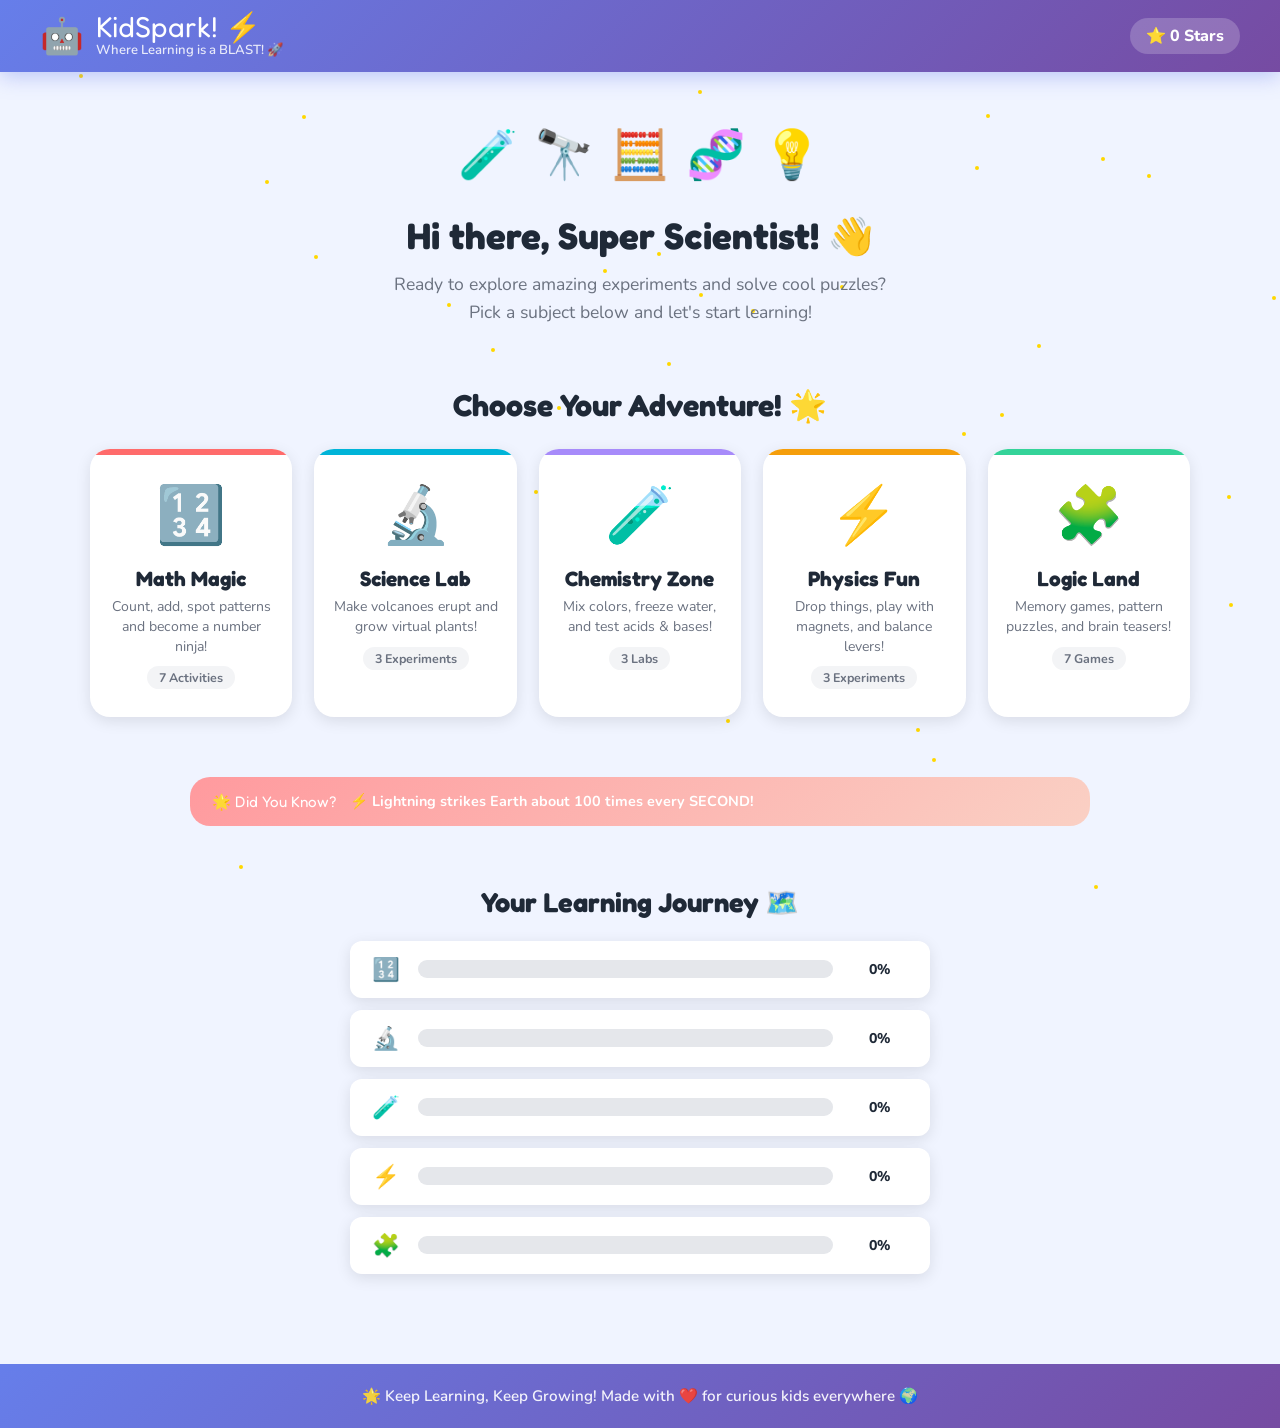
==== index.html @ fdc59bbc "Initial commit: KidSpark STEM learning website Interactive STEM site for kids 7-10 with 5 subjects: " ====
<!DOCTYPE html>
<html lang="en">
<head>
<meta charset="UTF-8">
<meta name="viewport" content="width=device-width,initial-scale=1.0">
<title>KidSpark ⚡ – Learn Science &amp; Math!</title>
<link rel="stylesheet" href="style.css">
</head>
<body>

<div class="bg-stars" id="bgStars"></div>

<header class="main-header">
  <div class="header-content">
    <span class="mascot-icon">🤖</span>
    <div>
      <div class="header-title">KidSpark! ⚡</div>
      <div class="header-sub">Where Learning is a BLAST! 🚀</div>
    </div>
    <div class="stars-pill">⭐ <span id="totalStars">0</span> Stars</div>
  </div>
</header>

<section class="hero">
  <div class="floaters">
    <span>🧪</span><span>🔭</span><span>🧮</span><span>🧬</span><span>💡</span>
  </div>
  <h2>Hi there, Super Scientist! 👋</h2>
  <p>Ready to explore amazing experiments and solve cool puzzles?<br>Pick a subject below and let's start learning!</p>
</section>

<section class="subjects">
  <h2>Choose Your Adventure! 🌟</h2>
  <div class="subject-grid">

    <a href="math.html" class="subject-card math-card">
      <span class="card-icon">🔢</span>
      <h3>Math Magic</h3>
      <p>Count, add, spot patterns and become a number ninja!</p>
      <span class="card-badge">7 Activities</span>
    </a>

    <a href="science.html" class="subject-card science-card">
      <span class="card-icon">🔬</span>
      <h3>Science Lab</h3>
      <p>Make volcanoes erupt and grow virtual plants!</p>
      <span class="card-badge">3 Experiments</span>
    </a>

    <a href="chemistry.html" class="subject-card chemistry-card">
      <span class="card-icon">🧪</span>
      <h3>Chemistry Zone</h3>
      <p>Mix colors, freeze water, and test acids &amp; bases!</p>
      <span class="card-badge">3 Labs</span>
    </a>

    <a href="physics.html" class="subject-card physics-card">
      <span class="card-icon">⚡</span>
      <h3>Physics Fun</h3>
      <p>Drop things, play with magnets, and balance levers!</p>
      <span class="card-badge">3 Experiments</span>
    </a>

    <a href="logic.html" class="subject-card logic-card">
      <span class="card-icon">🧩</span>
      <h3>Logic Land</h3>
      <p>Memory games, pattern puzzles, and brain teasers!</p>
      <span class="card-badge">7 Games</span>
    </a>

  </div>
</section>

<section class="fun-facts">
  <div class="fact-ticker">
    <span class="ticker-label">🌟 Did You Know?</span>
    <div class="ticker-content" id="tickerText">Loading amazing facts…</div>
  </div>
</section>

<section class="progress-section">
  <h2>Your Learning Journey 🗺️</h2>
  <div class="progress-grid">

    <div class="progress-item">
      <span class="progress-emoji">🔢</span>
      <div class="progress-bar-wrap"><div class="progress-bar math-bar" id="mathBar" style="width:0%"></div></div>
      <span id="mathLbl">0%</span>
    </div>

    <div class="progress-item">
      <span class="progress-emoji">🔬</span>
      <div class="progress-bar-wrap"><div class="progress-bar science-bar" id="scienceBar" style="width:0%"></div></div>
      <span id="scienceLbl">0%</span>
    </div>

    <div class="progress-item">
      <span class="progress-emoji">🧪</span>
      <div class="progress-bar-wrap"><div class="progress-bar chemistry-bar" id="chemistryBar" style="width:0%"></div></div>
      <span id="chemistryLbl">0%</span>
    </div>

    <div class="progress-item">
      <span class="progress-emoji">⚡</span>
      <div class="progress-bar-wrap"><div class="progress-bar physics-bar" id="physicsBar" style="width:0%"></div></div>
      <span id="physicsLbl">0%</span>
    </div>

    <div class="progress-item">
      <span class="progress-emoji">🧩</span>
      <div class="progress-bar-wrap"><div class="progress-bar logic-bar" id="logicBar" style="width:0%"></div></div>
      <span id="logicLbl">0%</span>
    </div>

  </div>
</section>

<footer class="main-footer">
  🌟 Keep Learning, Keep Growing! Made with ❤️ for curious kids everywhere 🌍
</footer>

<script src="app.js"></script>
<script>
  loadProgress();

  const facts = [
    "⚡ Lightning strikes Earth about 100 times every SECOND!",
    "🌙 The Moon is slowly moving away from Earth — about 3.8 cm per year!",
    "🦋 Butterflies taste food with their FEET!",
    "🌊 About 71% of the Earth's surface is covered by water!",
    "🐘 Elephants are the only animals that cannot jump!",
    "🔢 Zero is the only number you cannot write in Roman numerals!",
    "🌈 Rainbows are actually full circles — we only see half from the ground!",
    "🧲 The Earth itself is one giant magnet!",
    "🌡️ Hot water can freeze faster than cold water — it's called the Mpemba effect!",
    "🦷 Tooth enamel is the hardest substance in your entire body!",
    "🪐 Saturn is so light it could float on water (if there was a big enough ocean)!",
    "🐝 Bees can recognize human faces — just like we do!",
    "🍎 Apples float in water because they are 25% air!",
    "🌿 A single tree can absorb up to 22 kg of carbon dioxide per year!",
  ];

  let fi = 0;
  const tick = document.getElementById('tickerText');
  function nextFact() {
    tick.style.opacity = '0';
    setTimeout(() => { tick.textContent = facts[fi++ % facts.length]; tick.style.opacity = '1'; }, 400);
  }
  nextFact();
  setInterval(nextFact, 5000);
</script>
</body>
</html>
---- style.css ----
@import url('https://fonts.googleapis.com/css2?family=Fredoka+One&family=Nunito:wght@400;600;700;800&display=swap');

:root {
  --math: #FF6B6B; --math-light: #FFF0F0;
  --science: #00B4D8; --science-light: #E0F7FF;
  --chemistry: #A78BFA; --chemistry-light: #EDE9FE;
  --physics: #F59E0B; --physics-light: #FEF3C7;
  --logic: #34D399; --logic-light: #D1FAE5;
  --dark: #1F2937; --mid: #6B7280; --light-bg: #F0F4FF;
  --shadow: 0 4px 15px rgba(0,0,0,.10);
  --shadow-lg: 0 8px 30px rgba(0,0,0,.18);
  --r: 20px; --r-sm: 12px;
}

*,*::before,*::after { box-sizing:border-box; margin:0; padding:0; }
html { scroll-behavior:smooth; }
body { font-family:'Nunito',sans-serif; background:var(--light-bg); color:var(--dark); overflow-x:hidden; }

/* ── BG STARS ── */
.bg-stars { position:fixed; inset:0; pointer-events:none; z-index:0; }
.star { position:absolute; width:4px; height:4px; background:#FFD700; border-radius:50%; animation:twinkle var(--d,3s) ease-in-out infinite; }
@keyframes twinkle { 0%,100%{opacity:0;transform:scale(.5)} 50%{opacity:1;transform:scale(1.5)} }

/* ── HEADER ── */
.main-header { background:linear-gradient(135deg,#667eea,#764ba2); padding:12px 20px; position:sticky; top:0; z-index:100; box-shadow:0 4px 20px rgba(102,126,234,.4); }
.header-content { display:flex; align-items:center; gap:12px; max-width:1200px; margin:0 auto; }
.mascot-icon { font-size:2.2rem; animation:wave 2s ease-in-out infinite; display:inline-block; }
@keyframes wave { 0%,100%{transform:rotate(0)} 25%{transform:rotate(20deg)} 75%{transform:rotate(-20deg)} }
.header-title { font-family:'Fredoka One',cursive; font-size:1.8rem; color:#fff; line-height:1; }
.header-sub { font-size:.82rem; color:rgba(255,255,255,.85); font-weight:600; }
.stars-pill { margin-left:auto; background:rgba(255,255,255,.2); color:#fff; padding:7px 16px; border-radius:30px; font-size:1rem; font-weight:800; white-space:nowrap; }

/* ── NAV BACK ── */
.nav-back { display:inline-flex; align-items:center; gap:8px; background:#fff; color:var(--dark); padding:9px 20px; border-radius:30px; text-decoration:none; font-weight:800; font-size:.95rem; box-shadow:var(--shadow); transition:all .25s; margin:18px 20px 0; }
.nav-back:hover { transform:translateY(-2px); box-shadow:var(--shadow-lg); }

/* ── HERO ── */
.hero { text-align:center; padding:50px 20px 30px; position:relative; z-index:1; }
.hero h2 { font-family:'Fredoka One',cursive; font-size:2.3rem; margin-bottom:12px; }
.hero p { font-size:1.1rem; color:var(--mid); line-height:1.6; }
.floaters { display:flex; justify-content:center; gap:16px; font-size:3rem; margin-bottom:25px; }
.floaters span { display:inline-block; animation:floatUp 3s ease-in-out infinite; }
.floaters span:nth-child(1){animation-delay:0s} .floaters span:nth-child(2){animation-delay:.3s}
.floaters span:nth-child(3){animation-delay:.6s} .floaters span:nth-child(4){animation-delay:.9s}
.floaters span:nth-child(5){animation-delay:1.2s}
@keyframes floatUp { 0%,100%{transform:translateY(0) rotate(-4deg)} 50%{transform:translateY(-14px) rotate(4deg)} }

/* ── SUBJECT CARDS ── */
.subjects { padding:30px 20px 50px; position:relative; z-index:1; text-align:center; }
.subjects > h2 { font-family:'Fredoka One',cursive; font-size:1.9rem; margin-bottom:25px; }
.subject-grid { display:grid; grid-template-columns:repeat(auto-fit,minmax(190px,1fr)); gap:22px; max-width:1100px; margin:0 auto; }
.subject-card { background:#fff; border-radius:var(--r); padding:28px 18px; text-decoration:none; color:var(--dark); box-shadow:var(--shadow); transition:all .3s cubic-bezier(.175,.885,.32,1.275); position:relative; overflow:hidden; }
.subject-card::before { content:''; position:absolute; top:0; left:0; right:0; height:6px; border-radius:var(--r) var(--r) 0 0; }
.math-card::before{background:var(--math)} .science-card::before{background:var(--science)}
.chemistry-card::before{background:var(--chemistry)} .physics-card::before{background:var(--physics)}
.logic-card::before{background:var(--logic)}
.subject-card:hover { transform:translateY(-10px) scale(1.02); box-shadow:var(--shadow-lg); }
.math-card:hover{background:var(--math-light)} .science-card:hover{background:var(--science-light)}
.chemistry-card:hover{background:var(--chemistry-light)} .physics-card:hover{background:var(--physics-light)}
.logic-card:hover{background:var(--logic-light)}
.card-icon { font-size:3.5rem; margin-bottom:12px; display:block; animation:iconPulse 2.5s ease-in-out infinite; }
@keyframes iconPulse { 0%,100%{transform:scale(1)} 50%{transform:scale(1.08)} }
.subject-card h3 { font-family:'Fredoka One',cursive; font-size:1.3rem; margin-bottom:6px; }
.subject-card p { font-size:.88rem; color:var(--mid); line-height:1.4; }
.card-badge { display:inline-block; margin-top:10px; background:#F3F4F6; padding:3px 12px; border-radius:20px; font-size:.78rem; font-weight:700; color:var(--mid); }

/* ── FACT TICKER ── */
.fun-facts { padding:10px 20px 30px; position:relative; z-index:1; }
.fact-ticker { background:linear-gradient(135deg,#FF9A9E,#FAD0C4); border-radius:var(--r); padding:14px 22px; display:flex; align-items:center; gap:14px; max-width:900px; margin:0 auto; }
.ticker-label { font-family:'Fredoka One',cursive; font-size:.95rem; color:#fff; white-space:nowrap; }
.ticker-content { font-size:.9rem; font-weight:700; color:#fff; transition:opacity .5s; line-height:1.4; }

/* ── PROGRESS ── */
.progress-section { padding:30px 20px 50px; position:relative; z-index:1; text-align:center; }
.progress-section > h2 { font-family:'Fredoka One',cursive; font-size:1.7rem; margin-bottom:22px; }
.progress-grid { display:flex; flex-direction:column; gap:12px; max-width:580px; margin:0 auto; }
.progress-item { display:flex; align-items:center; gap:14px; background:#fff; padding:13px 18px; border-radius:var(--r-sm); box-shadow:var(--shadow); }
.progress-emoji { font-size:1.4rem; min-width:36px; }
.progress-bar-wrap { flex:1; background:#E5E7EB; border-radius:30px; height:18px; overflow:hidden; }
.progress-bar { height:100%; border-radius:30px; transition:width 1s ease; }
.math-bar{background:linear-gradient(90deg,#FF6B6B,#FF8E53)}
.science-bar{background:linear-gradient(90deg,#00B4D8,#0096C7)}
.chemistry-bar{background:linear-gradient(90deg,#A78BFA,#7C3AED)}
.physics-bar{background:linear-gradient(90deg,#F59E0B,#D97706)}
.logic-bar{background:linear-gradient(90deg,#34D399,#10B981)}
.progress-item > span:last-child { min-width:65px; font-weight:800; font-size:.88rem; }

/* ── SUBJECT PAGE HERO ── */
.subject-hero { text-align:center; padding:35px 20px 15px; position:relative; z-index:1; }
.subject-hero .big-icon { font-size:5rem; display:block; animation:heroBounce 1.2s ease-in-out infinite; }
@keyframes heroBounce { 0%,100%{transform:translateY(0)} 50%{transform:translateY(-18px)} }
.subject-hero h2 { font-family:'Fredoka One',cursive; font-size:2.2rem; margin:12px 0 8px; }
.subject-hero p { color:var(--mid); font-size:1rem; }

/* ── ACTIVITIES ── */
.activities { max-width:900px; margin:25px auto 60px; padding:0 20px; display:flex; flex-direction:column; gap:28px; position:relative; z-index:1; }
.activity-card { background:#fff; border-radius:var(--r); box-shadow:var(--shadow); overflow:hidden; }
.act-header { display:flex; align-items:center; gap:12px; padding:16px 22px; color:#fff; font-family:'Fredoka One',cursive; font-size:1.2rem; }
.act-num { background:rgba(255,255,255,.25); width:32px; height:32px; border-radius:50%; display:flex; align-items:center; justify-content:center; font-size:.9rem; flex-shrink:0; }
.act-body { padding:22px; }
.act-desc { color:var(--mid); font-size:.95rem; margin-bottom:18px; line-height:1.55; }

/* activity header colors */
.math-hdr{background:linear-gradient(135deg,#FF6B6B,#FF8E53)}
.science-hdr{background:linear-gradient(135deg,#00B4D8,#0077B6)}
.chemistry-hdr{background:linear-gradient(135deg,#A78BFA,#7C3AED)}
.physics-hdr{background:linear-gradient(135deg,#F59E0B,#EF4444)}
.logic-hdr{background:linear-gradient(135deg,#34D399,#059669)}

/* ── BUTTONS ── */
.btn { display:inline-flex; align-items:center; justify-content:center; gap:8px; padding:11px 26px; border-radius:30px; font-family:'Nunito',sans-serif; font-weight:800; font-size:.95rem; cursor:pointer; border:none; transition:all .25s cubic-bezier(.175,.885,.32,1.275); text-decoration:none; }
.btn:hover { transform:translateY(-3px); box-shadow:0 8px 20px rgba(0,0,0,.18); }
.btn:active { transform:translateY(0); }
.btn-primary{background:linear-gradient(135deg,#667eea,#764ba2);color:#fff}
.btn-success{background:linear-gradient(135deg,#34D399,#10B981);color:#fff}
.btn-danger{background:linear-gradient(135deg,#FF6B6B,#EE0979);color:#fff}
.btn-math{background:linear-gradient(135deg,#FF6B6B,#FF8E53);color:#fff}
.btn-science{background:linear-gradient(135deg,#00B4D8,#0077B6);color:#fff}
.btn-chemistry{background:linear-gradient(135deg,#A78BFA,#7C3AED);color:#fff}
.btn-physics{background:linear-gradient(135deg,#F59E0B,#EF4444);color:#fff}
.btn-logic{background:linear-gradient(135deg,#34D399,#059669);color:#fff}
.btn-sm { padding:7px 16px; font-size:.85rem; }
.btn:disabled { opacity:.5; cursor:not-allowed; transform:none!important; }

/* ── EXPERIMENT AREA ── */
.exp-area { background:#F8FAFF; border:2px dashed #C7D2FE; border-radius:var(--r); padding:22px; min-height:200px; display:flex; flex-direction:column; align-items:center; justify-content:center; margin:16px 0; position:relative; overflow:hidden; }

/* ── QUIZ ── */
.quiz-q { font-family:'Fredoka One',cursive; font-size:2.8rem; text-align:center; margin:10px 0 20px; }
.quiz-opts { display:grid; grid-template-columns:1fr 1fr; gap:14px; max-width:380px; margin:0 auto 16px; }
.quiz-opt { padding:18px; border-radius:var(--r-sm); font-family:'Fredoka One',cursive; font-size:2rem; cursor:pointer; border:3px solid transparent; background:#F3F4F6; transition:all .2s; text-align:center; }
.quiz-opt:hover { transform:scale(1.05); border-color:#667eea; background:#fff; }
.quiz-opt.correct { background:#D1FAE5; border-color:#34D399; animation:pulse .4s; }
.quiz-opt.wrong { background:#FEE2E2; border-color:#FF6B6B; animation:shake .4s; }
.quiz-status { display:flex; justify-content:space-between; align-items:center; margin-bottom:10px; }
.quiz-score-text { font-weight:800; font-size:1rem; }
.timer { font-family:'Fredoka One',cursive; font-size:1.4rem; color:var(--mid); }
.timer.urgent { color:#FF6B6B; animation:pulse .5s infinite; }
@keyframes pulse { 0%,100%{transform:scale(1)} 50%{transform:scale(1.07)} }
@keyframes shake { 0%,100%{transform:translateX(0)} 25%{transform:translateX(-8px)} 75%{transform:translateX(8px)} }

/* ── INPUTS ── */
.ans-input { border:3px solid #E5E7EB; border-radius:var(--r-sm); padding:9px 14px; font-family:'Nunito',sans-serif; font-size:1.2rem; font-weight:800; width:110px; text-align:center; outline:none; transition:border-color .2s; }
.ans-input:focus { border-color:#667eea; }

/* ── RESULT BOX ── */
.result-box { border-radius:var(--r-sm); padding:13px 18px; margin-top:14px; display:none; animation:slideDown .3s ease; }
.result-box.show { display:flex; align-items:center; gap:10px; }
.result-box.ok { background:#F0FDF4; border:2px solid #34D399; color:#065F46; }
.result-box.err { background:#FFF1F2; border:2px solid #FF6B6B; color:#881337; }
.result-box .r-emoji { font-size:1.6rem; }
.result-box .r-txt { font-weight:700; font-size:.95rem; }
@keyframes slideDown { from{opacity:0;transform:translateY(-8px)} to{opacity:1;transform:translateY(0)} }

/* ── BUBBLES (math) ── */
.bubble-field { width:100%; height:280px; position:relative; background:linear-gradient(180deg,#87CEEB,#B0E0E6); border-radius:var(--r); overflow:hidden; cursor:default; }
.bubble { position:absolute; border-radius:50%; display:flex; align-items:center; justify-content:center; font-size:1.3rem; font-weight:800; color:#fff; cursor:pointer; animation:riseBubble linear forwards; box-shadow:inset -3px -3px 8px rgba(0,0,0,.1),2px 2px 8px rgba(0,0,0,.08); text-shadow:1px 1px 2px rgba(0,0,0,.3); user-select:none; }
@keyframes riseBubble { 0%{transform:translateY(0) scale(1);opacity:1} 80%{opacity:1} 100%{transform:translateY(-350px) scale(.8);opacity:0} }
.bubble.pop { animation:popBubble .25s forwards!important; }
@keyframes popBubble { 0%{transform:scale(1);opacity:1} 100%{transform:scale(2);opacity:0} }

/* ── PATTERN (math) ── */
.pattern-row { display:flex; gap:12px; flex-wrap:wrap; justify-content:center; margin:16px 0; align-items:center; }
.p-item { width:60px; height:60px; border-radius:10px; display:flex; align-items:center; justify-content:center; font-size:1.6rem; font-weight:800; background:#F3F4F6; }
.p-blank { background:#fff; border:3px dashed #C7D2FE; }
.p-blank input { width:100%; height:100%; border:none; background:none; text-align:center; font-family:'Nunito',sans-serif; font-size:1.4rem; font-weight:800; outline:none; border-radius:7px; }

/* ── VOLCANO ── */
.volcano-wrap { position:relative; width:320px; height:280px; margin:0 auto; }
.volcano-svg { width:100%; height:100%; }
.lava-stream { transform-origin:bottom; animation:eruptLava .6s ease-in-out; }
@keyframes eruptLava { 0%{height:0;opacity:0} 100%{height:100%;opacity:1} }
.bubble-particle { position:absolute; border-radius:50%; animation:particleRise 1.2s ease-out forwards; pointer-events:none; }
@keyframes particleRise { 0%{opacity:1;transform:translate(0,0) scale(1)} 100%{opacity:0;transform:translate(var(--dx),var(--dy)) scale(.3)} }
.step-btn { margin:6px; }
.steps-track { display:flex; gap:8px; justify-content:center; margin-bottom:14px; flex-wrap:wrap; }
.step-dot { width:12px; height:12px; border-radius:50%; background:#E5E7EB; transition:background .3s; }
.step-dot.done { background:#34D399; }
.step-dot.active { background:#667eea; }

/* ── PLANT ── */
.plant-scene { position:relative; width:220px; height:220px; margin:0 auto; }
.plant-emoji { font-size:5rem; position:absolute; bottom:20px; left:50%; transform:translateX(-50%); transition:all .5s; display:block; }
.soil { position:absolute; bottom:0; left:0; right:0; height:30px; background:#8B4513; border-radius:0 0 10px 10px; display:flex; align-items:center; justify-content:center; color:#C8A97E; font-size:.75rem; font-weight:700; }
.plant-status { text-align:center; font-weight:800; font-size:1rem; margin:10px 0; min-height:24px; }
.slider-row { display:flex; align-items:center; gap:12px; margin:10px 0; }
.slider-label { font-size:.9rem; font-weight:700; min-width:100px; }

/* ── STYLED SLIDER ── */
.slider { -webkit-appearance:none; appearance:none; width:100%; height:10px; border-radius:5px; background:#E5E7EB; outline:none; cursor:pointer; }
.slider::-webkit-slider-thumb { -webkit-appearance:none; width:26px; height:26px; border-radius:50%; background:linear-gradient(135deg,#667eea,#764ba2); cursor:pointer; box-shadow:0 2px 8px rgba(0,0,0,.2); transition:transform .2s; }
.slider::-webkit-slider-thumb:hover { transform:scale(1.2); }

/* ── DAY NIGHT ── */
.earth-scene { width:200px; height:200px; margin:0 auto; position:relative; cursor:pointer; }
.earth-circle { width:180px; height:180px; border-radius:50%; overflow:hidden; position:absolute; top:10px; left:10px; border:4px solid #4B5563; transition:transform .8s ease; }
.day-half { position:absolute; right:0; top:0; width:50%; height:100%; background:#87CEEB; }
.night-half { position:absolute; left:0; top:0; width:50%; height:100%; background:#0A0A2E; }
.earth-emoji { position:absolute; font-size:3.5rem; top:50%; left:50%; transform:translate(-50%,-50%); z-index:2; transition:none; }
.sun-icon { position:absolute; right:-10px; top:50%; transform:translateY(-50%); font-size:2.5rem; animation:sunGlow 2s ease-in-out infinite; }
@keyframes sunGlow { 0%,100%{filter:brightness(1)} 50%{filter:brightness(1.3)} }

/* ── COLOR MIXER ── */
.color-lab { display:flex; flex-direction:column; align-items:center; gap:20px; }
.color-swatches { display:flex; gap:18px; }
.swatch { width:80px; height:80px; border-radius:50%; cursor:pointer; border:4px solid transparent; transition:all .3s; opacity:.35; display:flex; align-items:center; justify-content:center; font-size:.8rem; font-weight:800; color:#fff; text-shadow:1px 1px 2px rgba(0,0,0,.5); }
.swatch.active { opacity:1; transform:scale(1.12); border-color:#fff; box-shadow:0 0 0 3px rgba(0,0,0,.15),0 6px 20px rgba(0,0,0,.25); }
.color-result-circle { width:110px; height:110px; border-radius:50%; border:5px solid #E5E7EB; transition:background .5s; display:flex; align-items:center; justify-content:center; font-size:.85rem; font-weight:800; color:#fff; text-shadow:1px 1px 2px rgba(0,0,0,.5); text-align:center; }
.mix-arrow { font-size:2rem; color:var(--mid); }

/* ── STATES OF MATTER ── */
#matterCanvas { border:3px solid #4B5563; border-radius:var(--r-sm); display:block; }
.temp-label { font-family:'Fredoka One',cursive; font-size:1.4rem; text-align:center; margin:8px 0; }

/* ── ACID/BASE ── */
.substances-row { display:flex; gap:12px; flex-wrap:wrap; justify-content:center; margin:12px 0; }
.substance-btn { padding:10px 16px; border-radius:var(--r-sm); font-weight:800; font-size:1.3rem; background:#F3F4F6; border:3px solid transparent; cursor:pointer; transition:all .2s; }
.substance-btn.selected { border-color:#667eea; background:#EDE9FE; }
.substance-btn.correct { border-color:#34D399; background:#D1FAE5; pointer-events:none; }
.substance-btn.wrong { border-color:#FF6B6B; background:#FEE2E2; animation:shake .4s; }
.zones { display:grid; grid-template-columns:1fr 1fr 1fr; gap:14px; margin:14px 0; }
.zone { padding:16px 12px; border-radius:var(--r-sm); text-align:center; cursor:pointer; font-weight:800; font-size:.9rem; border:3px solid transparent; transition:all .2s; }
.zone:hover { transform:scale(1.04); }
.zone-acid { background:#FEE2E2; color:#991B1B; }
.zone-neutral { background:#F3F4F6; color:#374151; }
.zone-base { background:#DBEAFE; color:#1E3A8A; }

/* ── GRAVITY DROP ── */
.drop-scene { width:100%; height:300px; background:linear-gradient(to bottom,#87CEEB 0%,#87CEEB 78%,#8B4513 78%,#8B4513 85%,#228B22 85%,#228B22 100%); border-radius:var(--r); position:relative; overflow:hidden; }
.drop-object { position:absolute; font-size:2.2rem; top:10px; transition:top 1s ease-in; left:50%; transform:translateX(-50%); }
.drop-object.dropped { top:220px; }
.ground-label { position:absolute; bottom:8px; left:50%; transform:translateX(-50%); font-size:.75rem; font-weight:700; color:#fff; }

/* ── MAGNETS ── */
.magnet-scene { display:flex; align-items:center; justify-content:center; gap:30px; height:120px; position:relative; transition:gap .6s ease; }
.magnet { font-size:3.5rem; user-select:none; transition:all .6s; }
.magnet-label { text-align:center; font-size:.7rem; font-weight:800; margin-top:4px; }
.attract { gap:5px; }
.repel { gap:70px; }
.force-arrow { font-size:1.5rem; position:absolute; opacity:0; transition:opacity .3s; }

/* ── LEVER ── */
.lever-scene { display:flex; flex-direction:column; align-items:center; gap:0; }
.lever-arm { width:300px; height:14px; background:linear-gradient(90deg,#8B4513,#A0522D); border-radius:7px; position:relative; transform-origin:center; transition:transform .4s ease; }
.fulcrum { width:0; height:0; border-left:20px solid transparent; border-right:20px solid transparent; border-top:35px solid #6B7280; margin:0 auto; }
.lever-weights { display:flex; justify-content:space-between; width:300px; position:relative; }
.weight-stack { display:flex; flex-direction:column-reverse; gap:3px; align-items:center; min-height:60px; }
.weight-block { width:44px; height:22px; background:linear-gradient(135deg,#6366F1,#4F46E5); border-radius:4px; color:#fff; font-size:.7rem; font-weight:800; display:flex; align-items:center; justify-content:center; box-shadow:0 2px 4px rgba(0,0,0,.2); }
.lever-btns { display:flex; gap:10px; margin-top:14px; flex-wrap:wrap; justify-content:center; }

/* ── MEMORY MATCH ── */
.memory-grid { display:grid; grid-template-columns:repeat(4,1fr); gap:10px; max-width:360px; margin:0 auto; }
.mem-card { aspect-ratio:1; border-radius:var(--r-sm); cursor:pointer; position:relative; transform-style:preserve-3d; transition:transform .4s; user-select:none; }
.mem-card.flipped { transform:rotateY(180deg); }
.mem-card.matched .card-back { background:#D1FAE5!important; border-color:#34D399!important; animation:matchPop .5s; }
@keyframes matchPop { 0%,100%{transform:scale(1)} 50%{transform:scale(1.15)} }
.card-front,.card-back { position:absolute; inset:0; border-radius:var(--r-sm); backface-visibility:hidden; display:flex; align-items:center; justify-content:center; }
.card-front { background:linear-gradient(135deg,#667eea,#764ba2); font-size:1.6rem; color:#fff; }
.card-back { background:#fff; font-size:2rem; border:3px solid #E5E7EB; transform:rotateY(180deg); }
.mem-stats { display:flex; justify-content:space-between; margin-bottom:14px; font-weight:800; }

/* ── PATTERNS ── */
.pat-sequence { display:flex; gap:10px; flex-wrap:wrap; justify-content:center; margin:16px 0; align-items:center; }
.pat-item { width:56px; height:56px; border-radius:10px; background:#F3F4F6; display:flex; align-items:center; justify-content:center; font-size:1.7rem; }
.pat-blank { background:#fff; border:3px dashed #C7D2FE; }
.pat-choices { display:flex; gap:10px; flex-wrap:wrap; justify-content:center; margin:10px 0; }
.pat-choice { width:56px; height:56px; border-radius:10px; background:#fff; border:3px solid #E5E7EB; font-size:1.7rem; display:flex; align-items:center; justify-content:center; cursor:pointer; transition:all .2s; }
.pat-choice:hover { border-color:#667eea; transform:scale(1.08); }
.pat-choice.correct-pick { border-color:#34D399; background:#D1FAE5; }
.pat-choice.wrong-pick { border-color:#FF6B6B; background:#FEE2E2; animation:shake .4s; }

/* ── CONFETTI ── */
.confetti-wrap { position:fixed; inset:0; pointer-events:none; z-index:999; }
.cpiece { position:absolute; animation:cFall var(--cd,2s) ease-in forwards; }
@keyframes cFall { 0%{transform:translateY(-30px) rotate(0);opacity:1} 100%{transform:translateY(100vh) rotate(720deg);opacity:0} }

/* ── CELEBRATION ── */
.celebration { position:fixed; top:50%; left:50%; transform:translate(-50%,-50%) scale(0); background:#fff; border-radius:var(--r); padding:35px 40px; text-align:center; box-shadow:0 20px 60px rgba(0,0,0,.3); z-index:1000; max-width:360px; width:90%; transition:transform .4s cubic-bezier(.175,.885,.32,1.275); }
.celebration.show { transform:translate(-50%,-50%) scale(1); }
.cel-emoji { font-size:4rem; display:block; margin-bottom:10px; }
.cel-title { font-family:'Fredoka One',cursive; font-size:1.8rem; margin-bottom:8px; }
.cel-msg { color:var(--mid); font-size:.95rem; margin-bottom:16px; }

/* ── INFO BOX ── */
.info-box { background:linear-gradient(135deg,#EDE9FE,#DDD6FE); border-left:4px solid #7C3AED; border-radius:0 var(--r-sm) var(--r-sm) 0; padding:13px 18px; margin:14px 0; }
.info-box h4 { font-family:'Fredoka One',cursive; font-size:1rem; color:#5B21B6; margin-bottom:4px; }
.info-box p { font-size:.88rem; color:#4C1D95; line-height:1.5; }

/* ── FOOTER ── */
.main-footer { background:linear-gradient(135deg,#667eea,#764ba2); color:rgba(255,255,255,.92); text-align:center; padding:22px; font-size:.95rem; font-weight:600; margin-top:40px; position:relative; z-index:1; }

/* ── RESPONSIVE ── */
@media(max-width:600px){
  .header-title{font-size:1.4rem}
  .hero h2{font-size:1.7rem}
  .subject-grid{grid-template-columns:repeat(2,1fr)}
  .floaters{font-size:2.2rem;gap:10px}
  .quiz-q{font-size:2rem}
  .quiz-opts{gap:10px}
  .quiz-opt{font-size:1.5rem;padding:14px}
  .zones{grid-template-columns:1fr}
  .memory-grid{gap:7px;max-width:280px}
  .card-front,.card-back{font-size:1.4rem}
  .lever-arm,.lever-weights{width:240px}
}
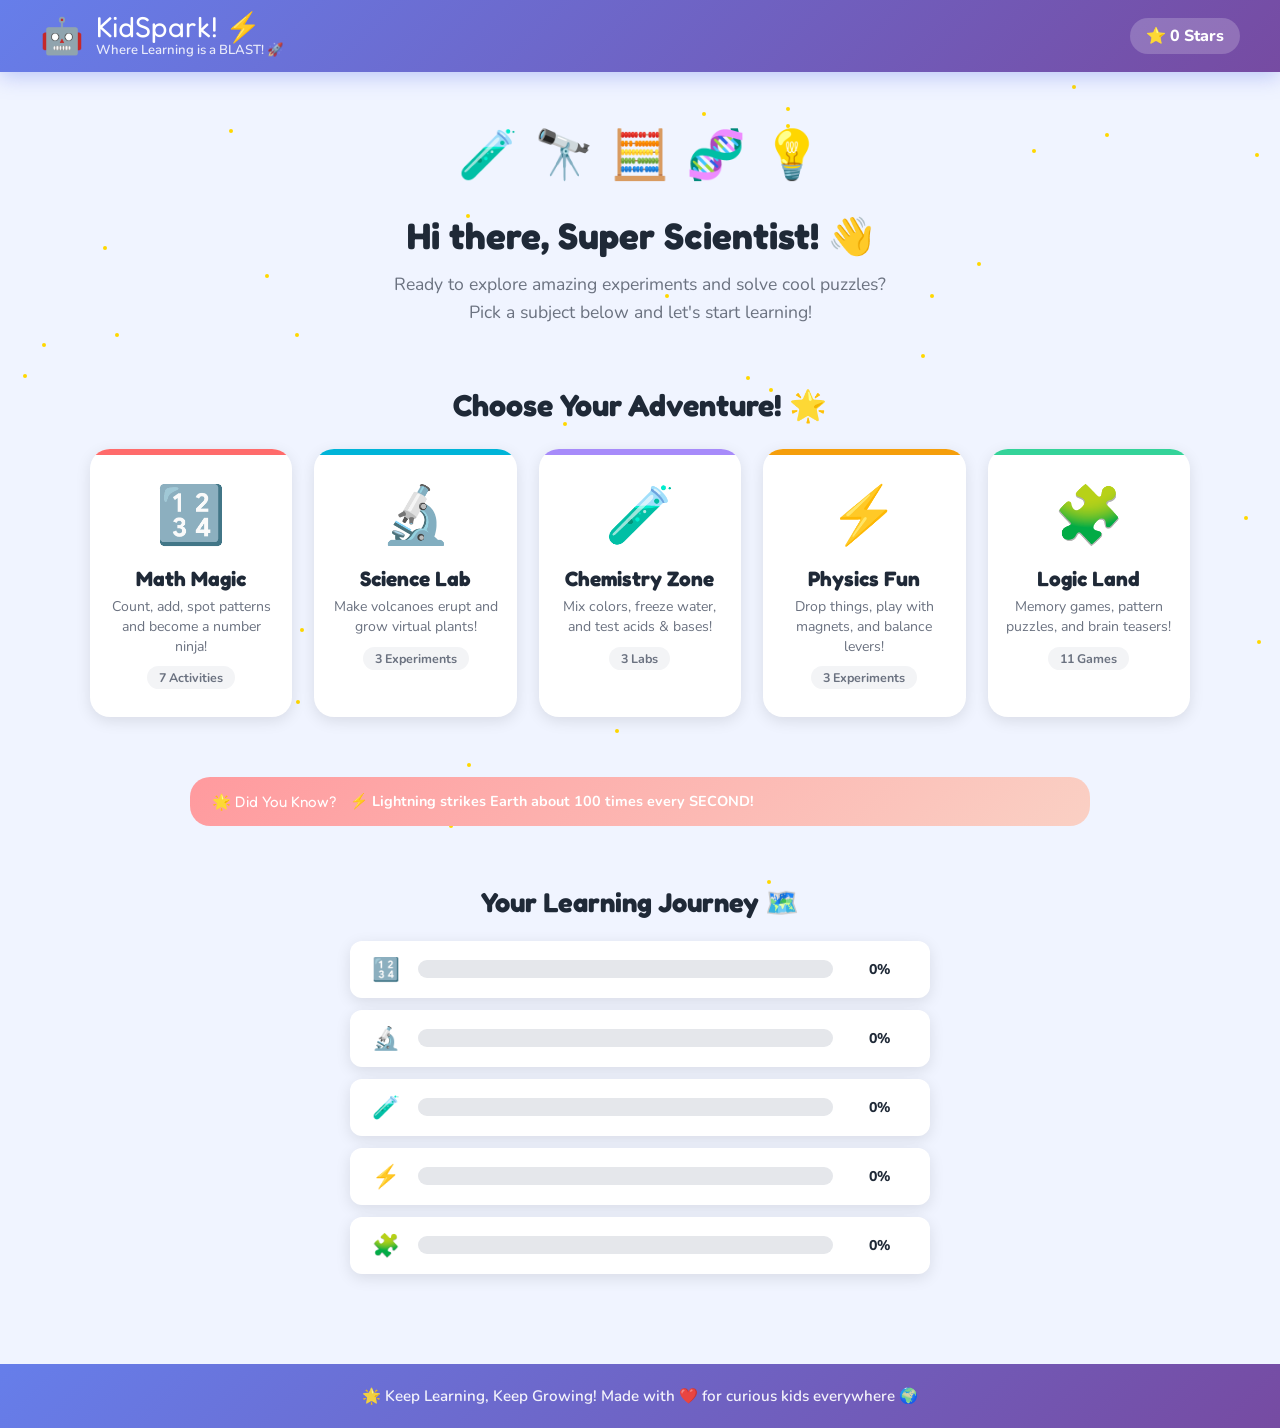
==== commit 0138a990: "Add 4 new Logic activities: Code Breaker, Mirror Match, What's My Rule?, Step by Step Brings Logic s" ====
--- a/index.html
+++ b/index.html
@@ -65,7 +65,7 @@
       <span class="card-icon">🧩</span>
       <h3>Logic Land</h3>
       <p>Memory games, pattern puzzles, and brain teasers!</p>
-      <span class="card-badge">7 Games</span>
+      <span class="card-badge">11 Games</span>
     </a>
 
   </div>
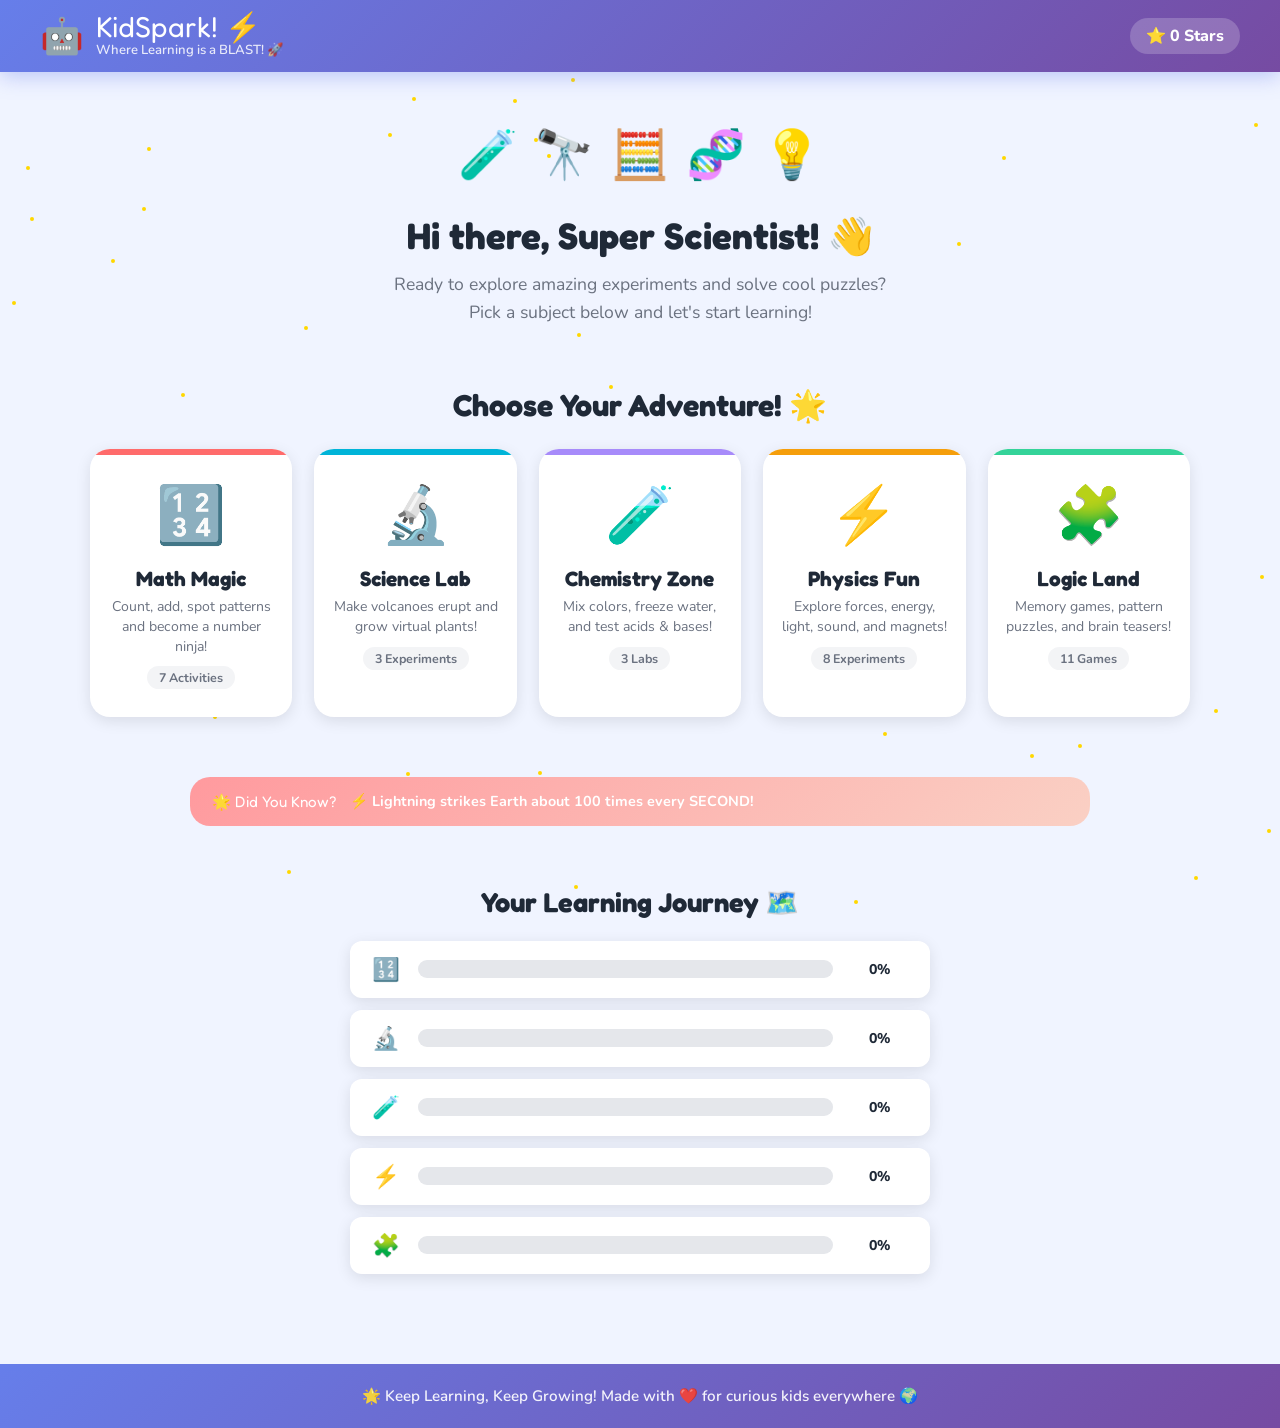
==== commit 82cdeab0: "Add 5 new Physics Fun activities covering forces, energy, light, sound, and magnetism Activities add" ====
--- a/index.html
+++ b/index.html
@@ -57,8 +57,8 @@
     <a href="physics.html" class="subject-card physics-card">
       <span class="card-icon">⚡</span>
       <h3>Physics Fun</h3>
-      <p>Drop things, play with magnets, and balance levers!</p>
-      <span class="card-badge">3 Experiments</span>
+      <p>Explore forces, energy, light, sound, and magnets!</p>
+      <span class="card-badge">8 Experiments</span>
     </a>
 
     <a href="logic.html" class="subject-card logic-card">
